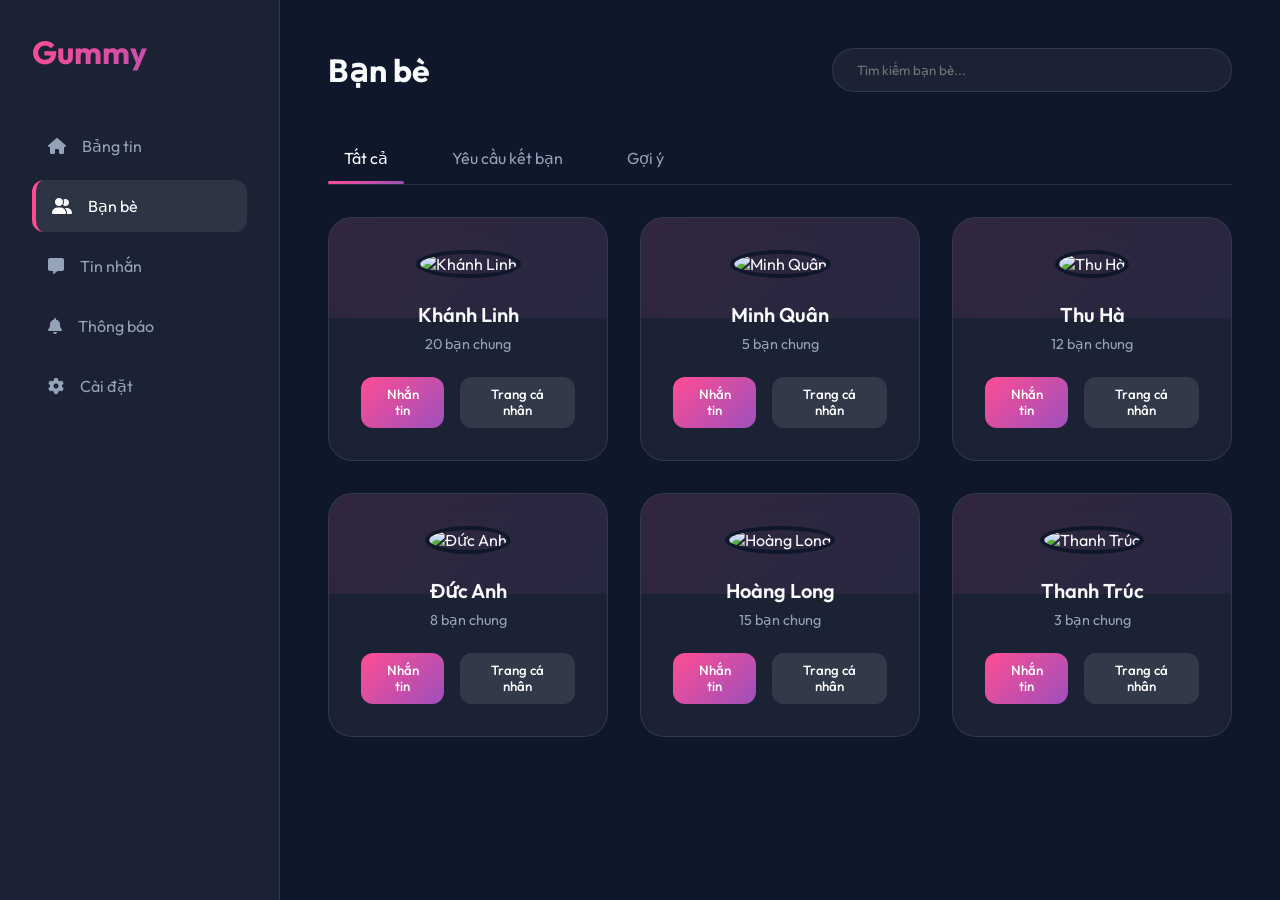
==== friend.html @ c13fcc9d "Create friend interface" ====
<!DOCTYPE html>
<html lang="vi">

<head>
    <meta charset="UTF-8">
    <meta name="viewport" content="width=device-width, initial-scale=1.0">
    <title>Gummy - Bạn bè</title>
    <style>
        @import url('https://fonts.googleapis.com/css2?family=Outfit:wght@300;400;500;600;700&display=swap');

        :root {
            --primary-pink: #ff4d94;
            --secondary-purple: #9d50bb;
            --accent-blue: #6e7ff3;
            --gummy-gradient: linear-gradient(135deg, #ff4d94 0%, #9d50bb 100%);
            --bg-dark: #0f172a;
            --card-bg: rgba(255, 255, 255, 0.05);
            --glass-border: rgba(255, 255, 255, 0.1);
            --text-main: #f8fafc;
            --text-muted: #94a3b8;
            --transition-smooth: all 0.3s cubic-bezier(0.4, 0, 0.2, 1);
        }

        * {
            margin: 0;
            padding: 0;
            box-sizing: border-box;
            font-family: 'Outfit', sans-serif;
        }

        body {
            background-color: var(--bg-dark);
            color: var(--text-main);
            min-height: 100vh;
            overflow-x: hidden;
        }

        .gummy-app {
            display: flex;
            min-height: 100vh;
        }

        /* Sidebar */
        .sidebar {
            width: 280px;
            background: var(--card-bg);
            backdrop-filter: blur(10px);
            border-right: 1px solid var(--glass-border);
            padding: 2rem;
            position: fixed;
            height: 100vh;
        }

        .logo {
            font-size: 2rem;
            font-weight: 700;
            background: var(--gummy-gradient);
            -webkit-background-clip: text;
            background-clip: text;
            -webkit-text-fill-color: transparent;
            margin-bottom: 3rem;
        }

        .nav-menu {
            list-style: none;
        }

        .nav-item {
            padding: 1rem;
            margin-bottom: 0.5rem;
            border-radius: 12px;
            cursor: pointer;
            transition: var(--transition-smooth);
            display: flex;
            align-items: center;
            gap: 1rem;
            color: var(--text-muted);
        }

        .nav-item:hover,
        .nav-item.active {
            background: rgba(255, 255, 255, 0.08);
            color: white;
        }

        .nav-item.active {
            border-left: 4px solid var(--primary-pink);
        }

        /* Main Content */
        .main-content {
            margin-left: 280px;
            flex: 1;
            padding: 3rem;
        }

        .header {
            display: flex;
            justify-content: space-between;
            align-items: center;
            margin-bottom: 3rem;
        }

        .search-bar {
            background: var(--card-bg);
            border: 1px solid var(--glass-border);
            padding: 0.8rem 1.5rem;
            border-radius: 50px;
            width: 400px;
            color: white;
            outline: none;
        }

        /* Tabs */
        .tabs {
            display: flex;
            gap: 2rem;
            margin-bottom: 2rem;
            border-bottom: 1px solid var(--glass-border);
            padding-bottom: 0.5rem;
        }

        .tab {
            padding: 0.5rem 1rem;
            cursor: pointer;
            color: var(--text-muted);
            transition: var(--transition-smooth);
            position: relative;
        }

        .tab.active {
            color: white;
        }

        .tab.active::after {
            content: '';
            position: absolute;
            bottom: -0.5rem;
            left: 0;
            width: 100%;
            height: 3px;
            background: var(--gummy-gradient);
            border-radius: 3px;
        }

        /* Cards */
        .friends-grid {
            display: grid;
            grid-template-columns: repeat(auto-fill, minmax(280px, 1fr));
            gap: 2rem;
        }

        .friend-card {
            background: var(--card-bg);
            backdrop-filter: blur(10px);
            border: 1px solid var(--glass-border);
            border-radius: 24px;
            padding: 2rem;
            text-align: center;
            transition: var(--transition-smooth);
            position: relative;
            overflow: hidden;
        }

        .friend-card:hover {
            transform: translateY(-10px);
            border-color: rgba(255, 77, 148, 0.4);
            box-shadow: 0 20px 40px rgba(0, 0, 0, 0.4);
        }

        .friend-card::before {
            content: '';
            position: absolute;
            top: 0;
            left: 0;
            width: 100%;
            height: 100px;
            background: var(--gummy-gradient);
            opacity: 0.1;
            z-index: -1;
        }

        .profile-img {
            width: 100px;
            height: 100px;
            border-radius: 50%;
            margin-bottom: 1.5rem;
            border: 4px solid var(--bg-dark);
            object-fit: cover;
        }

        .friend-name {
            font-size: 1.25rem;
            font-weight: 600;
            margin-bottom: 0.5rem;
        }

        .friend-status {
            color: var(--text-muted);
            font-size: 0.9rem;
            margin-bottom: 1.5rem;
        }

        .card-actions {
            display: flex;
            gap: 1rem;
            justify-content: center;
        }

        .btn {
            padding: 0.6rem 1.2rem;
            border-radius: 12px;
            border: none;
            cursor: pointer;
            font-weight: 500;
            transition: var(--transition-smooth);
        }

        .btn-primary {
            background: var(--gummy-gradient);
            color: white;
        }

        .btn-secondary {
            background: rgba(255, 255, 255, 0.1);
            color: white;
        }

        .btn:hover {
            opacity: 0.9;
            transform: scale(1.05);
        }

        /* Animation */
        @keyframes fadeIn {
            from {
                opacity: 0;
                transform: translateY(20px);
            }

            to {
                opacity: 1;
                transform: translateY(0);
            }
        }

        .friend-card {
            animation: fadeIn 0.6s ease-out forwards;
        }

        /* Responsive */
        @media (max-width: 1024px) {
            .sidebar {
                width: 80px;
                padding: 1rem;
            }

            .sidebar .logo {
                font-size: 1.2rem;
            }

            .sidebar .nav-item span {
                display: none;
            }

            .main-content {
                margin-left: 80px;
            }
        }

        @media (max-width: 768px) {
            .main-content {
                padding: 1.5rem;
            }

            .search-bar {
                width: 100%;
            }

            .header {
                flex-direction: column;
                align-items: flex-start;
                gap: 1rem;
            }
        }
    </style>
    <link rel="stylesheet" href="https://cdnjs.cloudflare.com/ajax/libs/font-awesome/6.4.0/css/all.min.css">
</head>

<body>
    <div class="gummy-app">
        <!-- Sidebar Navigation -->
        <aside class="sidebar">
            <div class="logo">Gummy</div>
            <ul class="nav-menu">
                <li class="nav-item">
                    <i class="fas fa-home"></i>
                    <span>Bảng tin</span>
                </li>
                <li class="nav-item active">
                    <i class="fas fa-user-group"></i>
                    <span>Bạn bè</span>
                </li>
                <li class="nav-item">
                    <i class="fas fa-message"></i>
                    <span>Tin nhắn</span>
                </li>
                <li class="nav-item">
                    <i class="fas fa-bell"></i>
                    <span>Thông báo</span>
                </li>
                <li class="nav-item">
                    <i class="fas fa-gear"></i>
                    <span>Cài đặt</span>
                </li>
            </ul>
        </aside>

        <!-- Main Content Area -->
        <main class="main-content">
            <header class="header">
                <h1>Bạn bè</h1>
                <input type="text" class="search-bar" placeholder="Tìm kiếm bạn bè...">
            </header>

            <nav class="tabs">
                <div class="tab active">Tất cả</div>
                <div class="tab">Yêu cầu kết bạn</div>
                <div class="tab">Gợi ý</div>
            </nav>

            <section class="friends-section">
                <div class="friends-grid" id="friendsGrid">
                    <!-- Cards will be populated here -->
                </div>
            </section>
        </main>
    </div>

    <script>
        // Mock data for friends
        const friends = [
            { name: 'Khánh Linh', status: '20 bạn chung', img: 'https://i.pravatar.cc/150?u=linh' },
            { name: 'Minh Quân', status: '5 bạn chung', img: 'https://i.pravatar.cc/150?u=quan' },
            { name: 'Thu Hà', status: '12 bạn chung', img: 'https://i.pravatar.cc/150?u=ha' },
            { name: 'Đức Anh', status: '8 bạn chung', img: 'https://i.pravatar.cc/150?u=anh' },
            { name: 'Hoàng Long', status: '15 bạn chung', img: 'https://i.pravatar.cc/150?u=long' },
            { name: 'Thanh Trúc', status: '3 bạn chung', img: 'https://i.pravatar.cc/150?u=truc' }
        ];

        const grid = document.getElementById('friendsGrid');
        const searchInput = document.querySelector('.search-bar');
        const tabs = document.querySelectorAll('.tab');

        function renderFriends(data) {
            grid.innerHTML = '';
            data.forEach((friend, index) => {
                const card = document.createElement('div');
                card.className = 'friend-card';
                card.style.animationDelay = `${index * 0.05}s`;
                card.innerHTML = `
                    <img src="${friend.img}" alt="${friend.name}" class="profile-img">
                    <h2 class="friend-name">${friend.name}</h2>
                    <p class="friend-status">${friend.status}</p>
                    <div class="card-actions">
                        <button class="btn btn-primary">Nhắn tin</button>
                        <button class="btn btn-secondary">Trang cá nhân</button>
                    </div>
                `;
                grid.appendChild(card);
            });
        }

        // Initial render
        renderFriends(friends);

        // Search functionality
        searchInput.addEventListener('input', (e) => {
            const term = e.target.value.toLowerCase();
            const filtered = friends.filter(f => f.name.toLowerCase().includes(term));
            renderFriends(filtered);
        });

        // Tab switching
        tabs.forEach(tab => {
            tab.addEventListener('click', () => {
                tabs.forEach(t => t.classList.remove('active'));
                tab.classList.add('active');

                // Shuffle for demo effect when switching tabs
                const shuffled = [...friends].sort(() => 0.5 - Math.random());
                renderFriends(shuffled);
            });
        });
    </script>
</body>

</html>
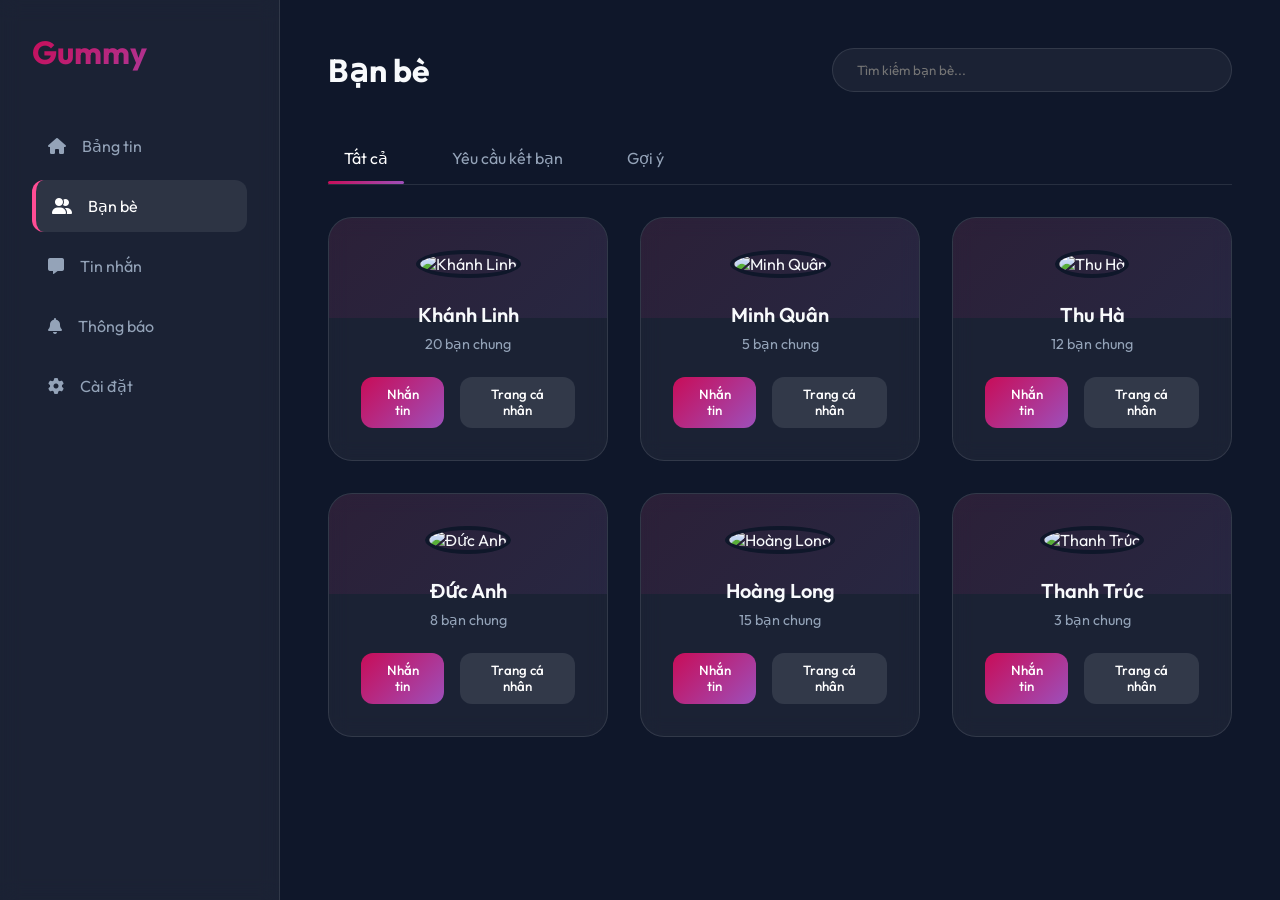
==== commit 8deb1ee5: "Update color gradient" ====
--- a/friend.html
+++ b/friend.html
@@ -12,7 +12,7 @@
             --primary-pink: #ff4d94;
             --secondary-purple: #9d50bb;
             --accent-blue: #6e7ff3;
-            --gummy-gradient: linear-gradient(135deg, #ff4d94 0%, #9d50bb 100%);
+            --gummy-gradient: linear-gradient(135deg, #c80d58 0%, #9d50bb 100%);
             --bg-dark: #0f172a;
             --card-bg: rgba(255, 255, 255, 0.05);
             --glass-border: rgba(255, 255, 255, 0.1);
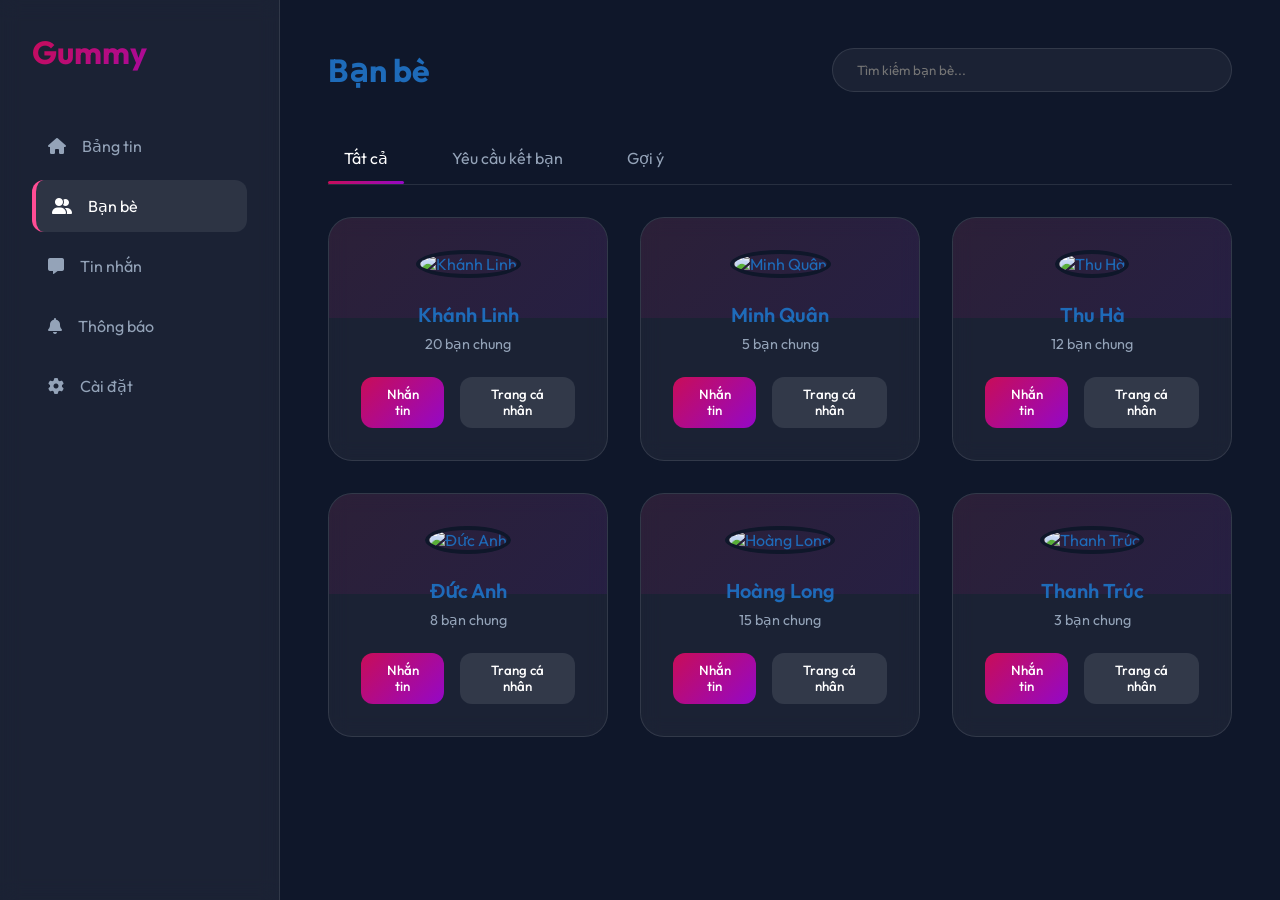
==== commit edf3c09c: "Update color gradient" ====
--- a/friend.html
+++ b/friend.html
@@ -12,11 +12,11 @@
             --primary-pink: #ff4d94;
             --secondary-purple: #9d50bb;
             --accent-blue: #6e7ff3;
-            --gummy-gradient: linear-gradient(135deg, #c80d58 0%, #9d50bb 100%);
+            --gummy-gradient: linear-gradient(135deg, #c80d58 0%, #9408c7 100%);
             --bg-dark: #0f172a;
             --card-bg: rgba(255, 255, 255, 0.05);
             --glass-border: rgba(255, 255, 255, 0.1);
-            --text-main: #f8fafc;
+            --text-main: #1e6bb9;
             --text-muted: #94a3b8;
             --transition-smooth: all 0.3s cubic-bezier(0.4, 0, 0.2, 1);
         }
